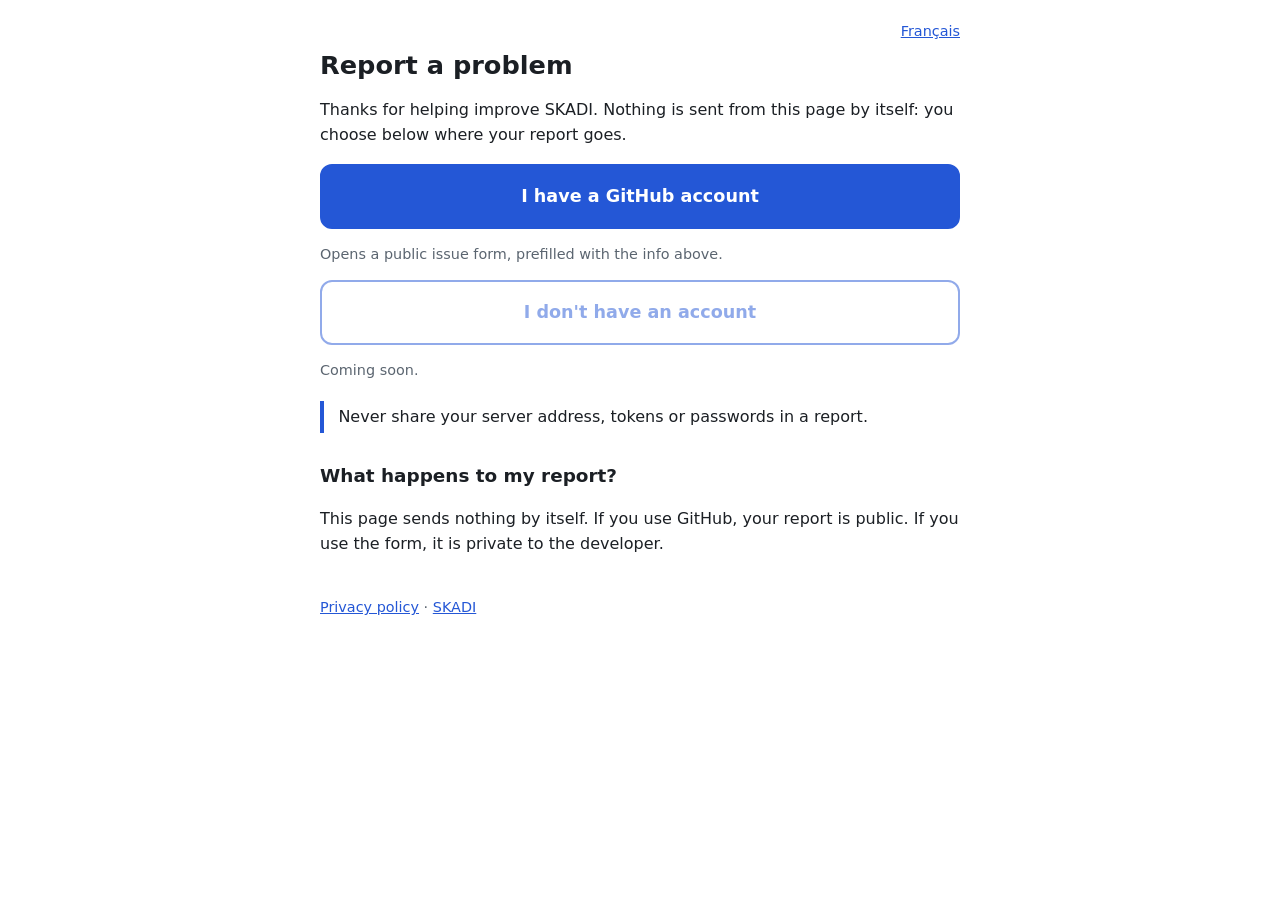
==== docs/report/index.html @ a55ee771 "feat: add bug report page, issue form and privacy policy Static GitHub Pages site under docs/ (repor" ====
<!doctype html>
<html lang="en">
<head>
<meta charset="utf-8">
<meta name="viewport" content="width=device-width,initial-scale=1">
<meta name="referrer" content="no-referrer">
<meta name="color-scheme" content="light dark">
<title>Report a problem - SKADI</title>
<link rel="stylesheet" href="../assets/site.css">
</head>
<body>
<main>
<nav class="lang"><a href="#" id="langToggle"></a></nav>
<h1 id="title"></h1>
<p id="intro"></p>
<div class="card" id="summaryCard" hidden>
  <strong id="summaryTitle"></strong>
  <dl id="summary"></dl>
</div>
<a class="btn" id="btnGithub" href="#" rel="noopener noreferrer"></a>
<p class="muted" id="hintGithub"></p>
<a class="btn alt" id="btnTally" href="#" rel="noopener noreferrer"></a>
<p class="muted" id="hintTally"></p>
<p class="warn" id="warn"></p>
<h2 id="sendsTitle"></h2>
<p id="sends"></p>
<footer><a id="privacyLink" href="../privacy/"></a> · <a href="../">SKADI</a></footer>
</main>
<script>
(function () {
  "use strict";
  var TALLY_FORM_URL = "";
  var GITHUB_ISSUE_URL = "https://github.com/arthoriouss/skadi-releases/issues/new";
  var MAX_LEN = 120;

  /* BEGIN LOGIC */
  function clean(value) {
    if (value === null || value === undefined) return "";
    var s = String(value).replace(/[\u0000-\u001f\u007f]/g, " ").replace(/\s+/g, " ").trim();
    return s.length > MAX_LEN ? s.slice(0, MAX_LEN) : s;
  }
  var KEYS = ["v", "b", "p", "m", "os", "srv", "cat", "lang"];
  function readParams(search) {
    var out = {};
    var q = String(search || "").replace(/^\?/, "");
    if (!q) return out;
    var parts = q.split("&");
    for (var i = 0; i < parts.length; i++) {
      if (!parts[i]) continue;
      var eq = parts[i].indexOf("=");
      var rawKey = eq < 0 ? parts[i] : parts[i].slice(0, eq);
      var rawVal = eq < 0 ? "" : parts[i].slice(eq + 1);
      var key, val;
      try {
        key = decodeURIComponent(rawKey.replace(/\+/g, " "));
        val = decodeURIComponent(rawVal.replace(/\+/g, " "));
      } catch (e) { continue; }
      if (KEYS.indexOf(key) < 0 || Object.prototype.hasOwnProperty.call(out, key)) continue;
      val = clean(val);
      if (val) out[key] = val;
    }
    return out;
  }
  function pickLang(params, navLang) {
    var l = String(params.lang || "").toLowerCase();
    if (l === "fr" || l === "en") return l;
    return String(navLang || "").toLowerCase().indexOf("fr") === 0 ? "fr" : "en";
  }
  function query(pairs) {
    var out = [];
    for (var i = 0; i < pairs.length; i++) {
      if (pairs[i][1]) out.push(encodeURIComponent(pairs[i][0]) + "=" + encodeURIComponent(pairs[i][1]));
    }
    return out.join("&");
  }
  function buildGithubUrl(base, p) {
    var title = "";
    if (p.p || p.cat) {
      title = (p.p ? "[" + p.p + "] " : "") + (p.cat ? p.cat + " " : "") + "\u2013 ";
    }
    return base + "?" + query([
      ["template", "bug.yml"], ["title", title],
      ["version", p.v], ["build", p.b], ["platform", p.p], ["device", p.m],
      ["os", p.os], ["servers", p.srv], ["category", p.cat]
    ]);
  }
  function buildTallyUrl(base, p, lang) {
    if (!base) return "";
    var q = query([["v", p.v], ["b", p.b], ["p", p.p], ["m", p.m], ["os", p.os],
      ["srv", p.srv], ["cat", p.cat], ["lang", lang]]);
    return base + (base.indexOf("?") < 0 ? "?" : "&") + q;
  }
  /* END LOGIC */

  var T = {
    en: {
      title: "Report a problem",
      intro: "Thanks for helping improve SKADI. Nothing is sent from this page by itself: you choose below where your report goes.",
      summary: "Technical info received from the app",
      labels: { v: "Version", b: "Build", p: "Platform", m: "Device", os: "System", srv: "Servers", cat: "Category" },
      github: "I have a GitHub account",
      hintGithub: "Opens a public issue form, prefilled with the info above.",
      tally: "I don't have an account",
      hintTally: "Opens a private form that only the developer can read.",
      soon: "Coming soon.",
      warn: "Never share your server address, tokens or passwords in a report.",
      sendsTitle: "What happens to my report?",
      sends: "This page sends nothing by itself. If you use GitHub, your report is public. If you use the form, it is private to the developer.",
      privacy: "Privacy policy",
      other: "Français", otherLang: "fr"
    },
    fr: {
      title: "Signaler un problème",
      intro: "Merci d'aider à améliorer SKADI. Cette page n'envoie rien toute seule : vous choisissez ci-dessous où va votre signalement.",
      summary: "Informations techniques reçues de l'application",
      labels: { v: "Version", b: "Build", p: "Plateforme", m: "Appareil", os: "Système", srv: "Serveurs", cat: "Catégorie" },
      github: "J'ai un compte GitHub",
      hintGithub: "Ouvre un formulaire de ticket public, prérempli avec les infos ci-dessus.",
      tally: "Je n'ai pas de compte",
      hintTally: "Ouvre un formulaire privé, lisible uniquement par le développeur.",
      soon: "Bientôt disponible.",
      warn: "Ne partagez jamais l'adresse de votre serveur, de jetons ou de mots de passe dans un signalement.",
      sendsTitle: "Que devient mon signalement ?",
      sends: "Cette page n'envoie rien toute seule. Avec GitHub, votre signalement est public. Avec le formulaire, il reste privé et n'est lu que par le développeur.",
      privacy: "Politique de confidentialité (en anglais)",
      other: "English", otherLang: "en"
    }
  };

  function $(id) { return document.getElementById(id); }
  function render() {
    var params = readParams(window.location.search);
    var lang = pickLang(params, navigator.language || (navigator.languages && navigator.languages[0]));
    var t = T[lang];
    document.documentElement.lang = lang;
    document.title = t.title + " - SKADI";
    $("title").textContent = t.title;
    $("intro").textContent = t.intro;
    $("summaryTitle").textContent = t.summary;
    $("btnGithub").textContent = t.github;
    $("hintGithub").textContent = t.hintGithub;
    $("btnTally").textContent = t.tally;
    $("warn").textContent = t.warn;
    $("sendsTitle").textContent = t.sendsTitle;
    $("sends").textContent = t.sends;
    $("privacyLink").textContent = t.privacy;
    $("privacyLink").setAttribute("href", lang === "fr" ? "../privacy/fr/" : "../privacy/");

    var dl = $("summary");
    while (dl.firstChild) dl.removeChild(dl.firstChild);
    var any = false;
    ["v", "b", "p", "m", "os", "srv", "cat"].forEach(function (k) {
      if (!params[k]) return;
      any = true;
      var dt = document.createElement("dt");
      dt.textContent = t.labels[k];
      var dd = document.createElement("dd");
      dd.textContent = params[k];
      dl.appendChild(dt);
      dl.appendChild(dd);
    });
    $("summaryCard").hidden = !any;

    $("btnGithub").setAttribute("href", buildGithubUrl(GITHUB_ISSUE_URL, params));

    var tallyUrl = buildTallyUrl(TALLY_FORM_URL, params, lang);
    var bt = $("btnTally");
    if (tallyUrl) {
      bt.setAttribute("href", tallyUrl);
      bt.removeAttribute("aria-disabled");
      $("hintTally").textContent = t.hintTally;
    } else {
      bt.removeAttribute("href");
      bt.setAttribute("aria-disabled", "true");
      $("hintTally").textContent = t.soon;
    }

    var toggle = $("langToggle");
    toggle.textContent = t.other;
    toggle.onclick = function (e) {
      e.preventDefault();
      var sp = new URLSearchParams(window.location.search);
      sp.set("lang", t.otherLang);
      window.location.search = sp.toString();
    };
  }
  render();
})();
</script>
</body>
</html>
---- docs/assets/site.css ----
:root{--bg:#fff;--fg:#1b1f24;--muted:#5b6570;--card:#f3f5f8;--line:#d5dae1;--accent:#2457d6;--accent-fg:#fff}
@media (prefers-color-scheme:dark){:root{--bg:#12161b;--fg:#e8ebef;--muted:#9aa5b1;--card:#1c222a;--line:#2f3844;--accent:#6b97ff;--accent-fg:#0c1220}}
*{box-sizing:border-box}
html{-webkit-text-size-adjust:100%}
body{margin:0;background:var(--bg);color:var(--fg);font:16px/1.55 system-ui,-apple-system,"Segoe UI",Roboto,sans-serif}
main{max-width:42rem;margin:0 auto;padding:1.25rem 16px 3rem}
h1{font-size:1.6rem;line-height:1.25;margin:.5rem 0 1rem}
h2{font-size:1.15rem;margin:1.8rem 0 .5rem}
h3{font-size:1rem;margin:1.2rem 0 .4rem}
a{color:var(--accent)}
p,li{overflow-wrap:anywhere}
.muted{color:var(--muted);font-size:.9rem}
.card{background:var(--card);border:1px solid var(--line);border-radius:12px;padding:1rem;margin:1rem 0}
dl{margin:0;display:grid;grid-template-columns:max-content 1fr;gap:.35rem 1rem}
dt{color:var(--muted)}
dd{margin:0;overflow-wrap:anywhere}
.btn{display:block;width:100%;text-align:center;text-decoration:none;font:inherit;font-weight:600;font-size:1.1rem;padding:1.05rem 1rem;margin:.75rem 0 .25rem;border-radius:12px;border:2px solid var(--accent);background:var(--accent);color:var(--accent-fg)}
.btn.alt{background:transparent;color:var(--accent)}
.btn[aria-disabled="true"]{opacity:.5;pointer-events:none}
.warn{border-left:4px solid var(--accent);padding:.25rem .9rem;margin:1.2rem 0}
.todo{background:#fff3b0;color:#4a3b00;padding:0 .3em;border-radius:4px}
nav.lang{text-align:right;font-size:.9rem}
footer{margin-top:2.5rem;font-size:.9rem;color:var(--muted)}
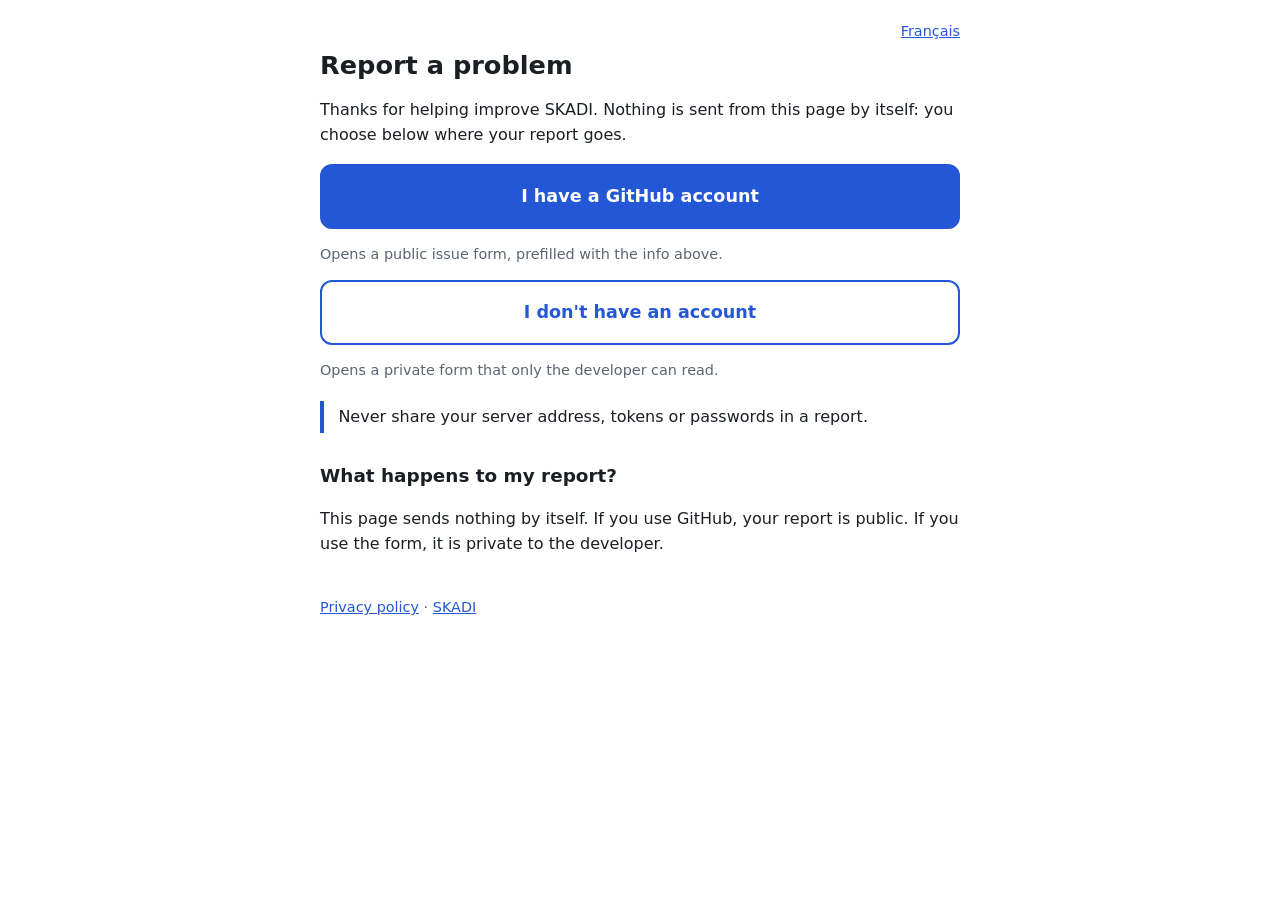
==== commit 1e60866c: "feat: link the Tally report form" ====
--- a/docs/report/index.html
+++ b/docs/report/index.html
@@ -29,7 +29,7 @@
 <script>
 (function () {
   "use strict";
-  var TALLY_FORM_URL = "";
+  var TALLY_FORM_URL = "https://tally.so/r/aOQ6XZ";
   var GITHUB_ISSUE_URL = "https://github.com/arthoriouss/skadi-releases/issues/new";
   var MAX_LEN = 120;
 
